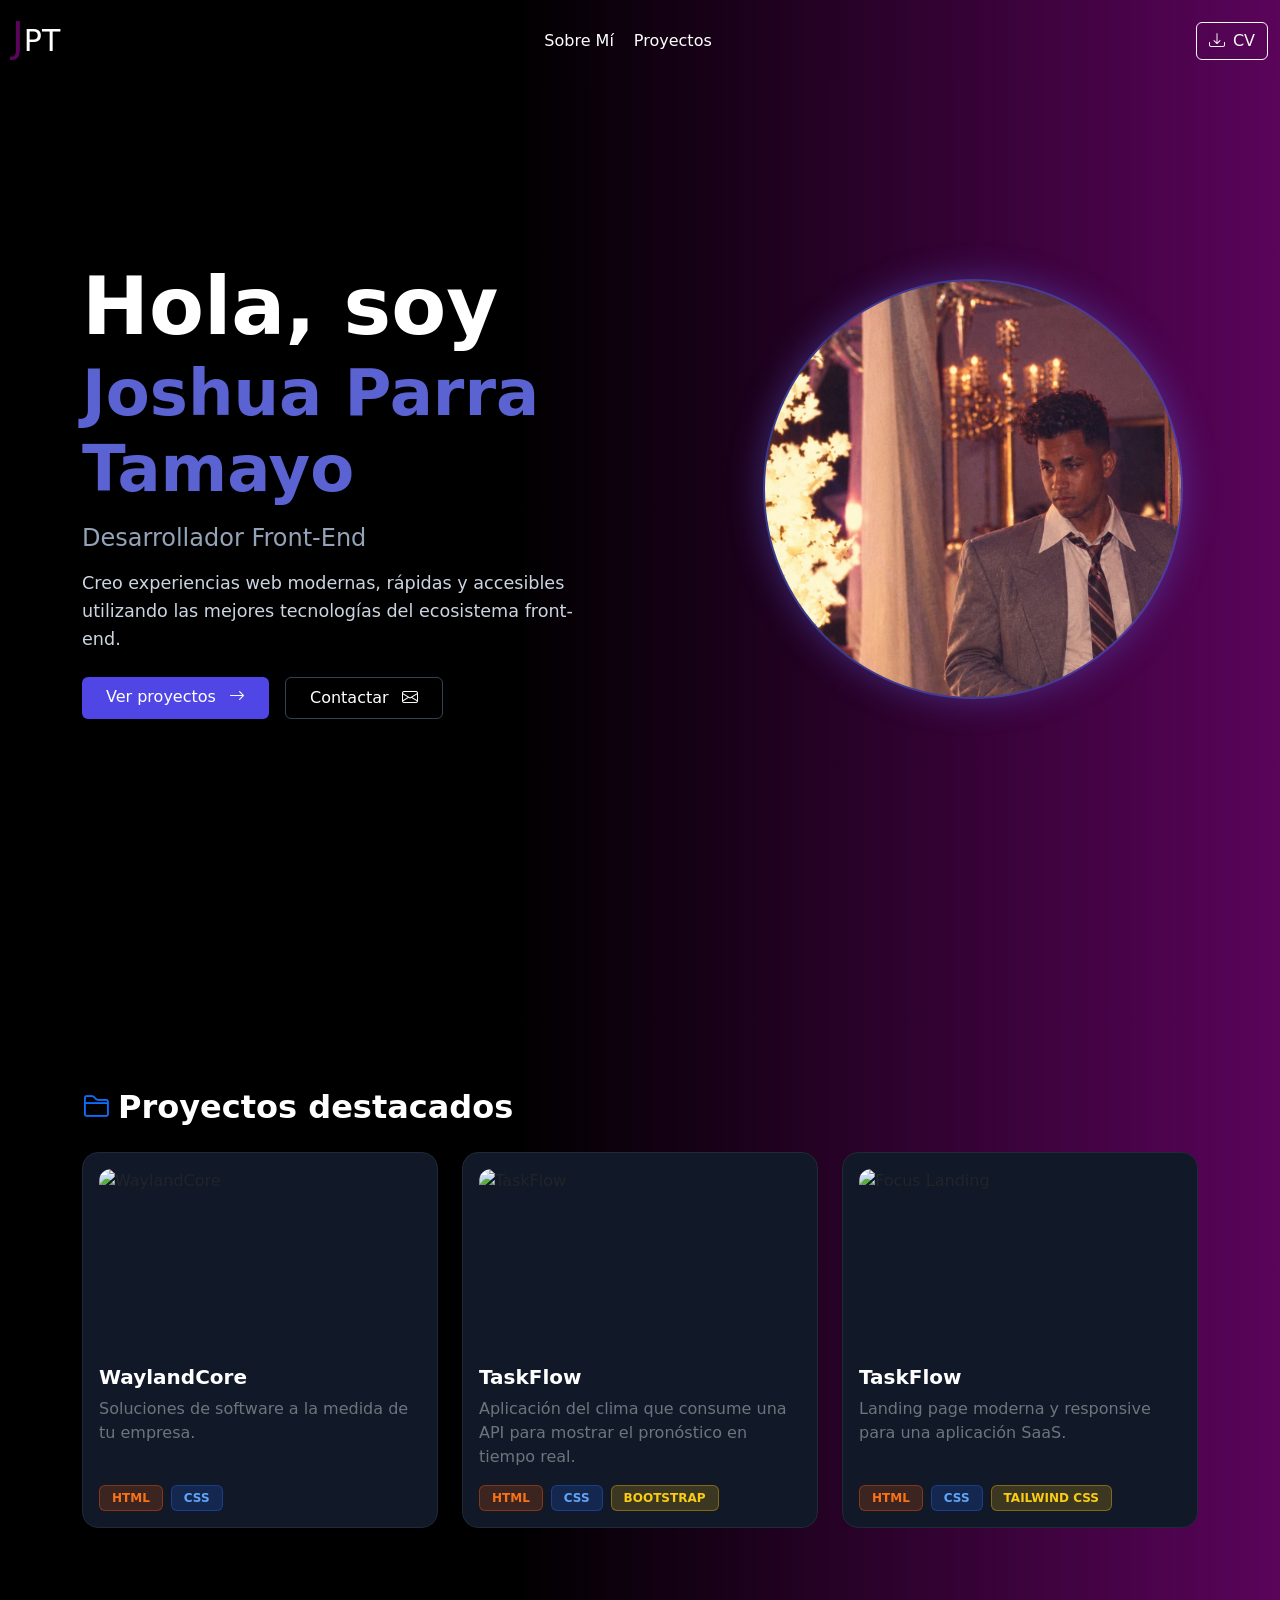
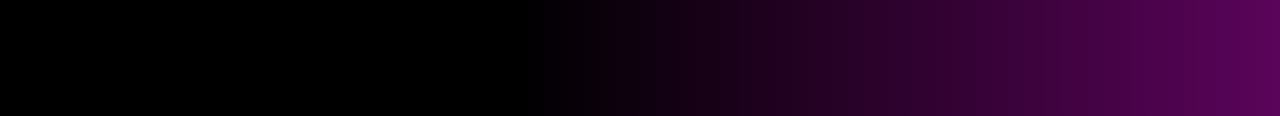
==== index.html @ 24567543 "Finalizacion de la primera parte de la actividad" ====
<!DOCTYPE html>
<html lang="es">

<head>
    <meta charset="UTF-8">
    <meta name="viewport" content="width=device-width, initial-scale=1.0">
    <title>PFF</title>
    <link href="https://cdn.jsdelivr.net/npm/bootstrap@5.3.8/dist/css/bootstrap.min.css" rel="stylesheet"
        integrity="sha384-sRIl4kxILFvY47J16cr9ZwB07vP4J8+LH7qKQnuqkuIAvNWLzeN8tE5YBujZqJLB" crossorigin="anonymous">
    <script src="https://cdn.jsdelivr.net/npm/bootstrap@5.3.8/dist/js/bootstrap.bundle.min.js"
        integrity="sha384-FKyoEForCGlyvwx9Hj09JcYn3nv7wiPVlz7YYwJrWVcXK/BmnVDxM+D2scQbITxI" crossorigin="anonymous"
        defer>
        </script>

    <link rel="stylesheet" href="https://cdn.jsdelivr.net/npm/bootstrap-icons@1.11.3/font/bootstrap-icons.min.css">
    <!-- Iconos Bootstrap -->
    <link rel="stylesheet" href="style.css">
</head>

<body>
    <!-- NAVBAR -->
    <nav class="navbar navbar-dark">
        <div class="container-fluid nav-custom-container">
            <a class="navbar-brand me-0" href="#">
                <h1>JPT</h1>
            </a>

            <ul class="navbar-nav text-center">
                <li class="nav-item">
                    <a class="nav-link active" href="#inicio">Sobre Mí</a>
                </li>
                <li class="nav-item">
                    <a class="nav-link active" href="#proyectos">Proyectos</a>
                </li>
            </ul>

            <div>
                <a href="AFF/Hvida/index.html" class="btn btn-outline-light">
                    <i class="bi bi-download me-2"></i>CV
                </a>
            </div>
        </div>
    </nav>
    <!-- FIN NAVBAR-->

    <!-- SECCION INICIO -->
    <section id="inicio" class="hero-section py-5">
        <div class="container">
            <div class="row align-items-center gy-4">

                <div class="col-lg-7 text-start">
                    <h2 class="hero-title fw-bold m-0">Hola, soy</h2>
                    <h1 class="hero-name fw-bold mb-3">Joshua Parra Tamayo</h1>
                    <h3 class="hero-subtitle text-secondary mb-3">Desarrollador Front-End</h3>
                    <p class="hero-text text-light-50 mb-4">
                        Creo experiencias web modernas, rápidas y accesibles utilizando las mejores tecnologías del
                        ecosistema front-end.
                    </p>

                    <div class="d-flex gap-3 flex-wrap">
                        <a href="#proyectos" class="btn btn-purple px-4 py-2">
                            Ver proyectos <i class="bi bi-arrow-right ms-2"></i>
                        </a>
                        <a href="#contacto" class="btn btn-outline-custom px-4 py-2">
                            Contactar <i class="bi bi-envelope ms-2"></i>
                        </a>
                    </div>
                </div>

                <div class="col-lg-5 d-flex justify-content-center">
                    <div class="profile-img-container">
                        <!-- Rutas corregidas a relativas -->
                        <img src="img/Foto.jpeg" alt="Joshua Parra Tamayo" class="profile-img">
                    </div>
                </div>

            </div>
        </div>
    </section>
    <!-- FIN SECCION INICIO -->

    <!-- SECCION PROYECTOS -->
    <section id="proyectos" class="py-5">
        <div class="container">
            <div class="d-flex align-items-center gap-2 mb-4">
                <i class="bi bi-folder2 fs-3 text-primary"></i>
                <h2 class="text-white fw-bold m-0">Proyectos destacados</h2>
            </div>

            <div class="row g-4">
                <!-- Proyecto 1 -->
                <div class="col-12 col-md-6 col-lg-4">
                    <div class="card project-card h-100 p-3">
                        <img src="img/proyecto1.jpg" class="card-img-top project-img" alt="WaylandCore">
                        <div class="card-body px-0 pb-0 d-flex flex-column justify-content-between">
                            <div>
                                <h5 class="card-title text-white fw-bold mb-2">
                                    <a href="AFF/Proyecto1/index.html" class="text-white text-decoration-none stretched-link">
                                        WaylandCore
                                    </a>
                                </h5>
                                <p class="card-text text-secondary fs-6">
                                    Soluciones de software a la medida de tu empresa.
                                </p>
                            </div>

                            <div class="d-flex gap-2 mt-3">
                                <span class="badge tech-badge bg-orange">HTML</span>
                                <span class="badge tech-badge bg-blue">CSS</span>
                            </div>
                        </div>
                    </div>
                </div>

                <!-- Proyecto 2 -->
                <div class="col-12 col-md-6 col-lg-4">
                    <div class="card project-card h-100 p-3">
                        <img src="img/proyecto2.jpg" class="card-img-top project-img" alt="TaskFlow">
                        <div class="card-body px-0 pb-0 d-flex flex-column justify-content-between">
                            <div>
                                <h5 class="card-title text-white fw-bold mb-2">
                                    <a href="AFF/Proyecto2/Actividad.html" class="text-white text-decoration-none stretched-link">
                                        TaskFlow
                                    </a>
                                </h5>
                                <p class="card-text text-secondary fs-6">
                                    Aplicación del clima que consume una API para mostrar el pronóstico en tiempo real.
                                </p>
                            </div>
                            
                            <div class="d-flex gap-2 mt-3">
                                <span class="badge tech-badge bg-orange">HTML</span>
                                <span class="badge tech-badge bg-blue">CSS</span>
                                <span class="badge tech-badge bg-yellow">BOOTSTRAP</span>
                            </div>
                        </div>
                    </div>
                </div>

                <!-- Proyecto 3 -->
                <div class="col-12 col-md-6 col-lg-4">
                    <div class="card project-card h-100 p-3">
                        <img src="img/proyecto3.jpg" class="card-img-top project-img" alt="Focus Landing">
                        <div class="card-body px-0 pb-0 d-flex flex-column justify-content-between">
                            <div>
                                <h5 class="card-title text-white fw-bold mb-2">
                                    <a href="https://tu-proyecto.com" target="_blank" class="text-white text-decoration-none stretched-link">
                                        TaskFlow
                                    </a>
                                </h5>
                                <p class="card-text text-secondary fs-6">
                                    Landing page moderna y responsive para una aplicación SaaS.
                                </p>
                            </div>
                            
                            <div class="d-flex gap-2 mt-3">
                                <span class="badge tech-badge bg-orange">HTML</span>
                                <span class="badge tech-badge bg-blue">CSS</span>
                                <span class="badge tech-badge bg-yellow">TAILWIND CSS</span>
                            </div>
                        </div>
                    </div>
                </div>
            </div>
        </div>
    </section>
    <!-- FIN SECCION PROYECTOS -->
</body>

</html>
---- style.css ----
html {
    scroll-behavior: smooth;
    /*Para que no haga scroll brusco*/
}

body {
    margin: 0;
    padding: 0;
    min-height: 100vh;
    box-sizing: border-box;
}

/* NAVBAR */

.nav-custom-container {
    display: flex;
    flex-direction: row;
    justify-content: space-between;
    align-items: center;
}

.nav-custom-container .navbar-nav {
    flex-direction: row;
    gap: 1.25rem;
}

/* Cambio a vertical para 540px o menos */
@media (min-width: 720px){
    .navbar{
        position: fixed;
        top: 0;
        width: 100%;
    }
}

@media (max-width: 540px) {
    .nav-custom-container {
        flex-direction: column;
        text-align: center;
        gap: 0.5rem;
    }

    .nav-custom-container .navbar-nav {
        flex-direction: column;
        gap: 0.25rem;
        margin: 0.75rem 0;
    }
}

/* Estilo */
.navbar {
    background: linear-gradient(to right, black 40%, rgb(90, 4, 90) 100%);
}

.navbar-brand h1 {
    color: white;
    font-size: 30px;
}

.navbar-brand h1::first-letter {
    color: rgb(90, 4, 90);
    font-size: 40px;
}

.navbar .nav-link.active {
    color: white;
}

.btn a{
    text-decoration: none;
    color: white;
    transition: all 0.3s ease;
}

.btn a:hover {
    color: black;
}

/* FIN NAVBAR */

/* SECCION INICIO*/
.hero-section {
    min-height: calc(100vh - 82px);
    display: flex;
    align-items: center;
    background: linear-gradient(to right, black 40%, rgb(90, 4, 90) 100%);
}

.hero-title {
    font-size: 5rem;
    color: #ffffff;
}

.hero-name {
    font-size: 4rem;
    color: #5b63d3;
    /* Color azul/morado resaltado */
}

.hero-subtitle {
    max-width: 500px;
    font-size: 1.5rem;
    color: #94a3b8 !important;
}

.hero-text {
    max-width: 500px;
    color: #cbd5e1;
    font-size: 1.1rem;
    line-height: 1.6;
}

/* Botones personalizados */
.btn-purple {
    background-color: #4f46e5;
    color: #ffffff;
    border: none;
    font-weight: 500;
}

.btn-purple:hover {
    background-color: #4338ca;
    color: #ffffff;
}

.btn-outline-custom {
    border: 1px solid #334155;
    color: #ffffff;
    background-color: transparent;
}

.btn-outline-custom:hover {
    background-color: #1e293b;
    color: #ffffff;
}

/* Foto de perfil circular con resplandor (Glow effect) */
.profile-img-container {
    width: 420px;
    height: 420px;
    border-radius: 50%;
    padding: 2px;
    background: radial-gradient(circle, rgba(99, 102, 241, 1) 0%, rgba(59, 130, 246, 0.3) 100%);
    box-shadow: 0 0 35px rgba(99, 102, 241, 0.4);
}

.profile-img {
    width: 100%;
    height: 100%;
    object-fit: cover;
    border-radius: 50%;
}

/* Ajuste responsivo para pantallas pequeñas */
@media (max-width: 991px) {
    .hero-section {
        text-align: center;
    }

    .hero-title{
        text-align: center;
    }

    .hero-name{
        text-align: center;
    }


    .hero-subtitle, .hero-text {
        margin-left: auto;
        margin-right: auto;
    }

    .d-flex.gap-3 {
        justify-content: center;
    }

    .profile-img-container {
        width: 250px;
        height: 250px;
    }
}

@media (max-width: 1200px) {
    .profile-img-container{
        width: 380px;
        height: 380px;
    }
}

@media (max-width: 576px) {
    .hero-title {
        font-size: 2.5rem; 
    }

    .hero-name {
        font-size: 2.8rem; 
    }

    .col-lg-7 {
        text-align: center !important; 
    }
}
/* FIN SECCION INICIO*/

/* SECCION PROYECTOS */
#proyectos {
    min-height: calc(100vh - 82px);
    display: flex;
    align-items: center;
    background: linear-gradient(to right, black 40%, rgb(90, 4, 90) 100%);
}

/* Tarjeta contenedora de proyectos */
.project-card {
    background-color: #111827;
    border: 1px solid #1f2937;
    border-radius: 16px;
    cursor: pointer;
    position: relative;
    transition: transform 0.3s ease, border-color 0.3s ease;
}

.project-card:hover {
    transform: translateY(-5px);
    border-color: #374151;
}

/* Imagen dentro de la tarjeta */
.project-img {
    border-radius: 12px;
    height: 180px;
    object-fit: cover;
}

/* Badges personalizados para las tecnologías */
.tech-badge {
    font-size: 0.75rem;
    padding: 6px 12px;
    border-radius: 6px;
    font-weight: 600;
}

.bg-orange {
    background-color: rgba(234, 88, 12, 0.2);
    color: #f97316;
    border: 1px solid rgba(234, 88, 12, 0.4);
}

.bg-blue {
    background-color: rgba(37, 99, 235, 0.2);
    color: #60a5fa;
    border: 1px solid rgba(37, 99, 235, 0.4);
}

.bg-yellow {
    background-color: rgba(234, 179, 8, 0.2);
    color: #facc15;
    border: 1px solid rgba(234, 179, 8, 0.4);
}

/* Compensación de espacio para Navbar Fijo */
@media (min-width: 720px) {
    body {
        padding-top: 80px;
    }
}

/* Ajuste fino de tipografía para dispositivos muy pequeños (360px a 480px) */
@media (max-width: 480px) {
    .hero-title {
        font-size: 2rem;
    }

    .hero-name {
        font-size: 2.2rem;
    }

    .profile-img-container {
        width: 200px;
        height: 200px;
    }
}
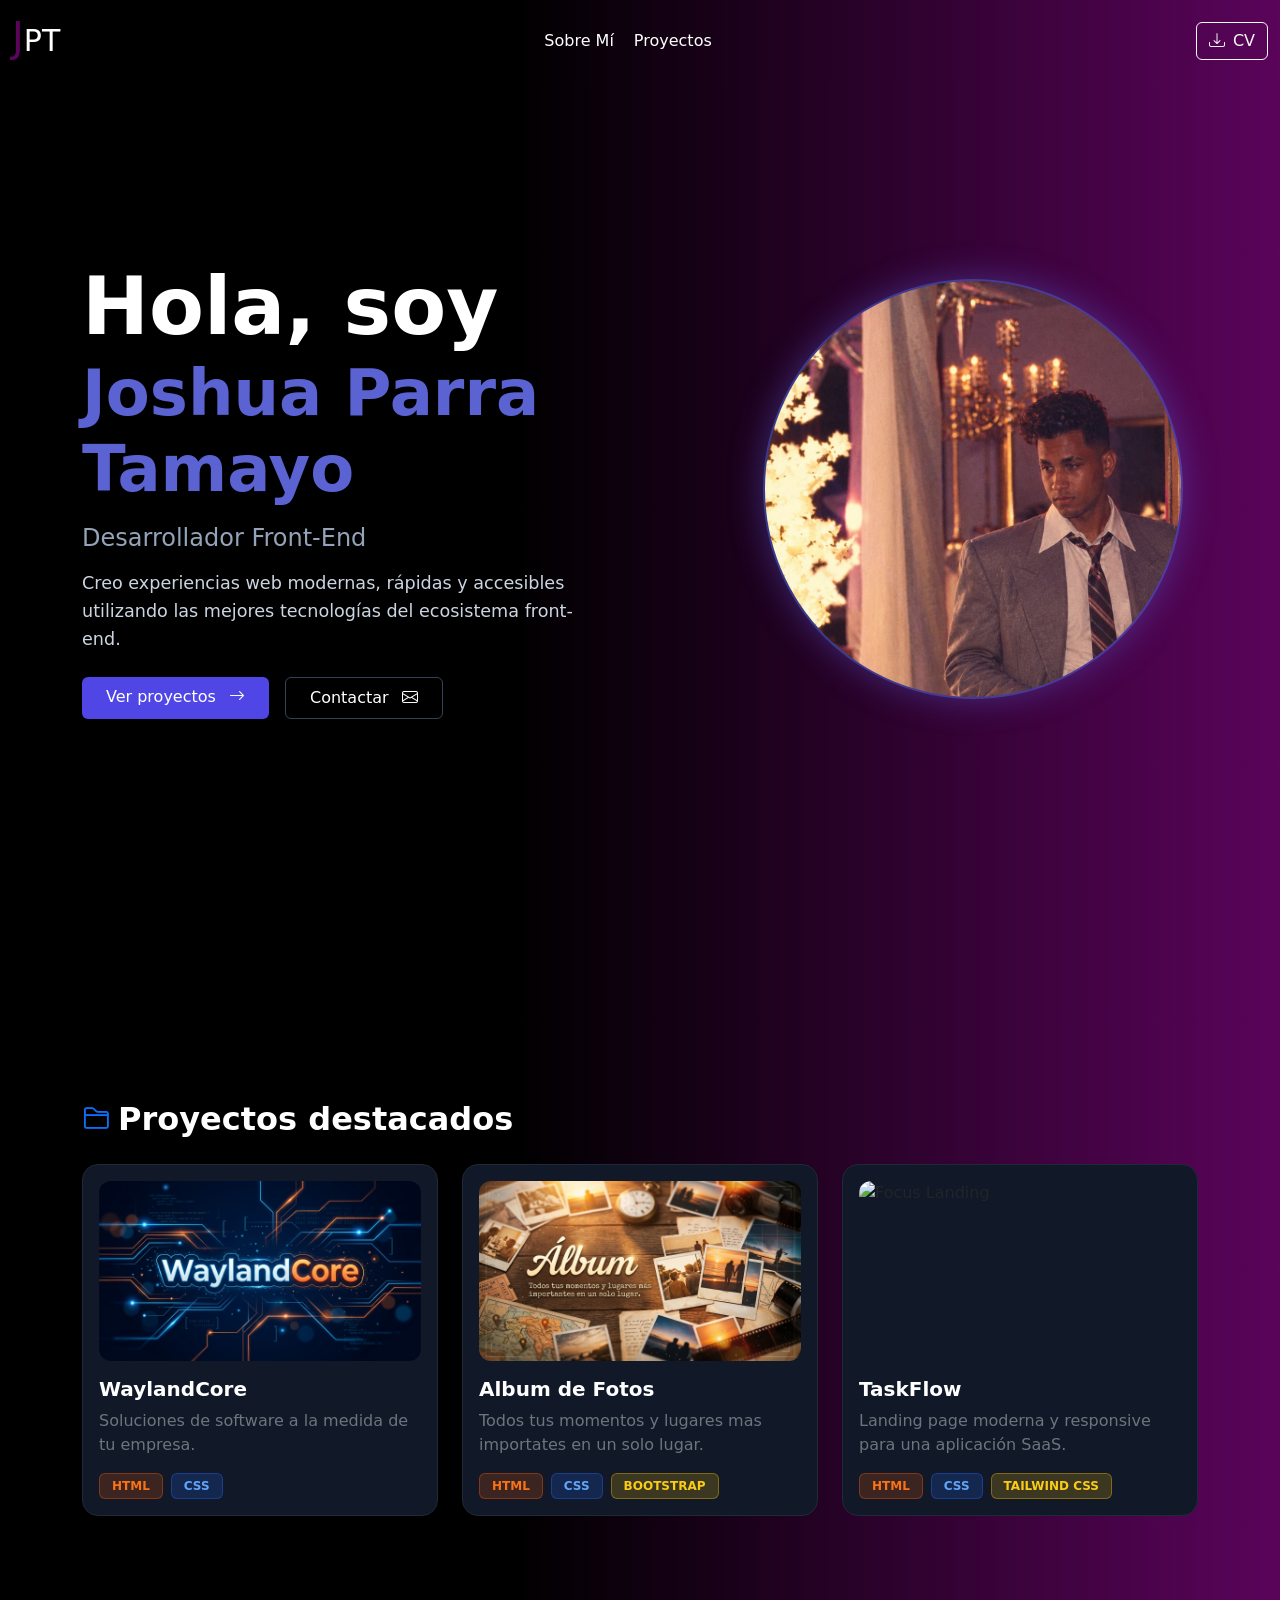
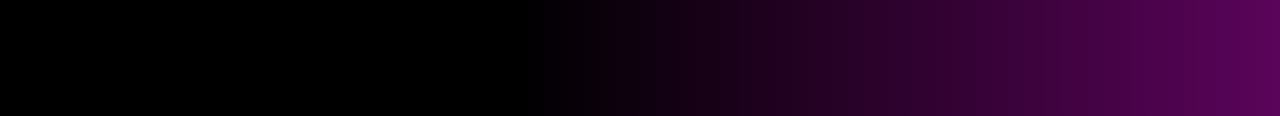
==== commit 51071734: "Cambios Necesarios" ====
--- a/index.html
+++ b/index.html
@@ -35,7 +35,7 @@
             </ul>
 
             <div>
-                <a href="AFF/Hvida/index.html" class="btn btn-outline-light">
+                <a href="/Hvida/index.html" class="btn btn-outline-light">
                     <i class="bi bi-download me-2"></i>CV
                 </a>
             </div>
@@ -91,11 +91,11 @@
                 <!-- Proyecto 1 -->
                 <div class="col-12 col-md-6 col-lg-4">
                     <div class="card project-card h-100 p-3">
-                        <img src="img/proyecto1.jpg" class="card-img-top project-img" alt="WaylandCore">
+                        <img src="img/WaylandCore.jpeg" class="card-img-top project-img" alt="WaylandCore">
                         <div class="card-body px-0 pb-0 d-flex flex-column justify-content-between">
                             <div>
                                 <h5 class="card-title text-white fw-bold mb-2">
-                                    <a href="AFF/Proyecto1/index.html" class="text-white text-decoration-none stretched-link">
+                                    <a href="Proyecto1/index.html" class="text-white text-decoration-none stretched-link">
                                         WaylandCore
                                     </a>
                                 </h5>
@@ -115,16 +115,16 @@
                 <!-- Proyecto 2 -->
                 <div class="col-12 col-md-6 col-lg-4">
                     <div class="card project-card h-100 p-3">
-                        <img src="img/proyecto2.jpg" class="card-img-top project-img" alt="TaskFlow">
+                        <img src="img/Album.jpeg" class="card-img-top project-img" alt="TaskFlow">
                         <div class="card-body px-0 pb-0 d-flex flex-column justify-content-between">
                             <div>
                                 <h5 class="card-title text-white fw-bold mb-2">
-                                    <a href="AFF/Proyecto2/Actividad.html" class="text-white text-decoration-none stretched-link">
-                                        TaskFlow
+                                    <a href="Proyecto2/index.html" class="text-white text-decoration-none stretched-link">
+                                        Album de Fotos
                                     </a>
                                 </h5>
                                 <p class="card-text text-secondary fs-6">
-                                    Aplicación del clima que consume una API para mostrar el pronóstico en tiempo real.
+                                    Todos tus momentos y lugares mas importates en un solo lugar.
                                 </p>
                             </div>
                             
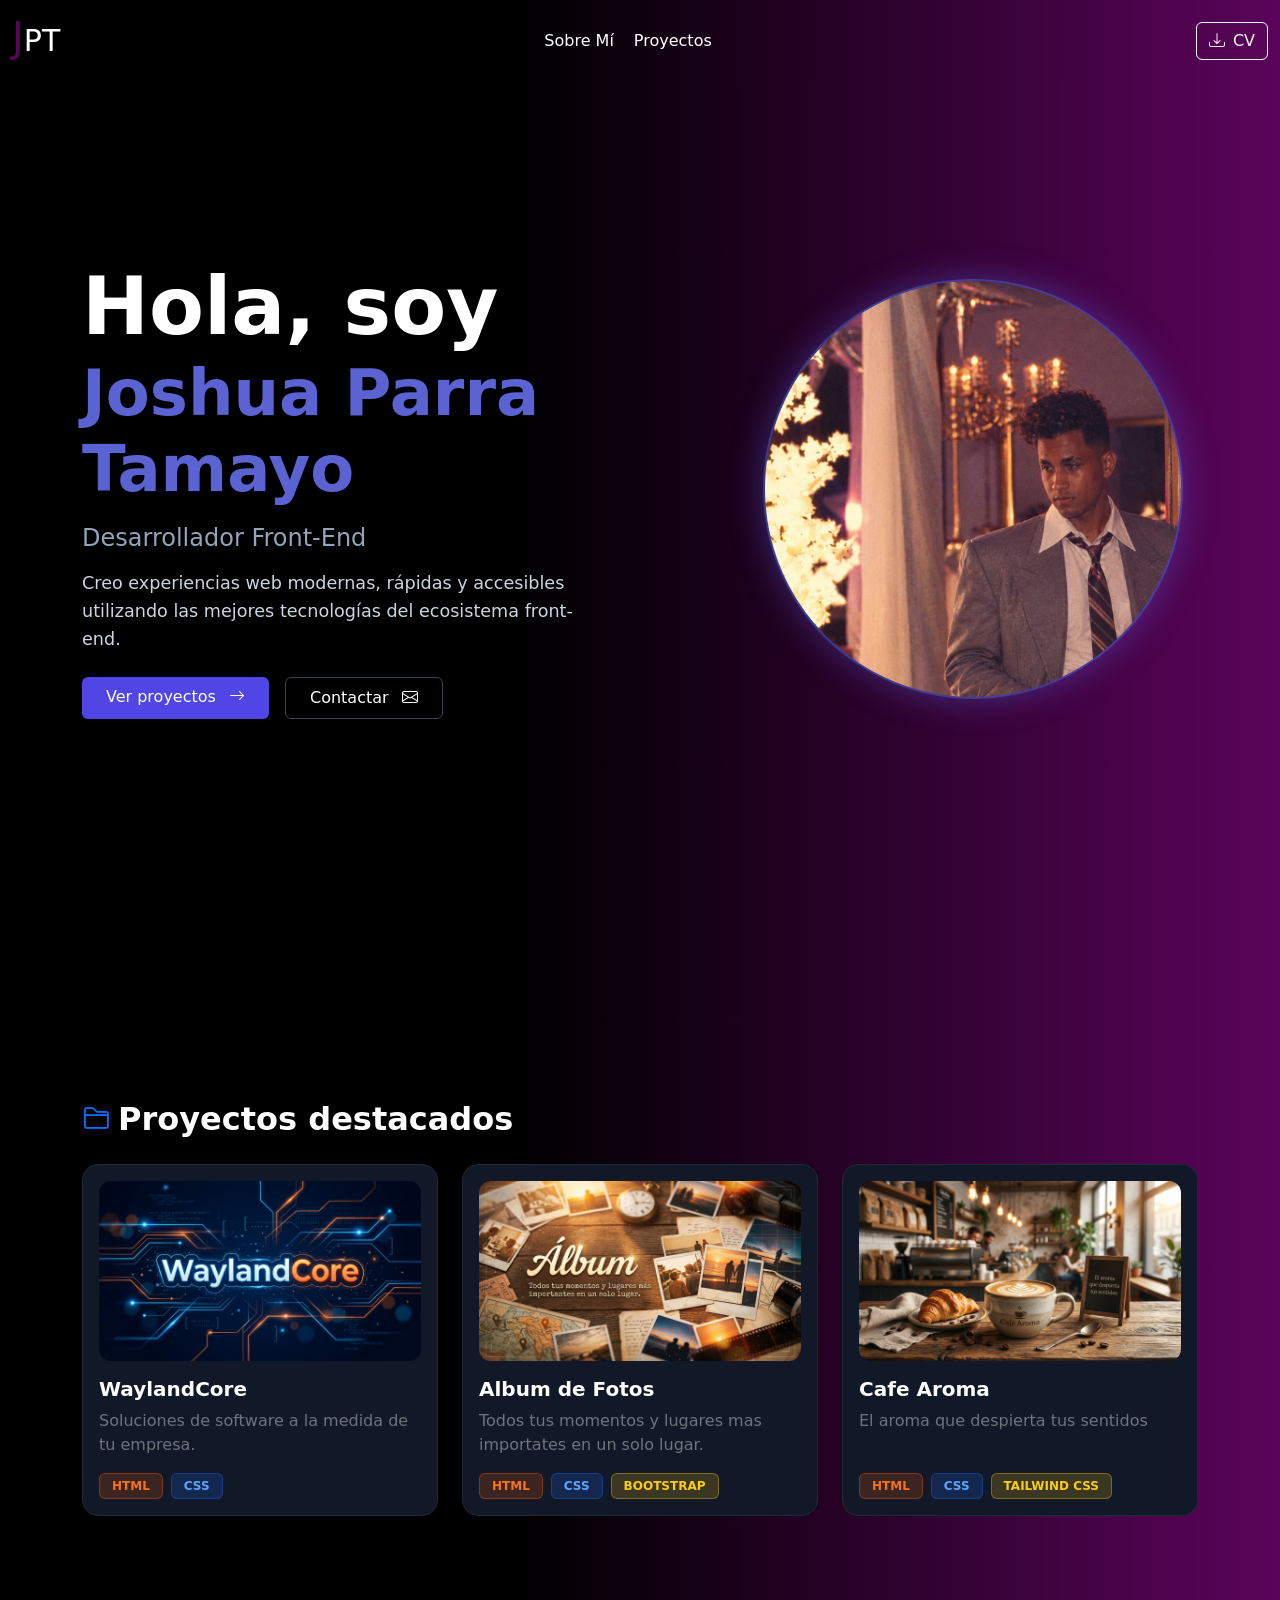
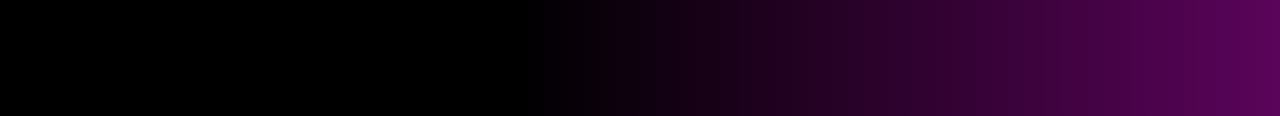
==== commit 022b928b: "3 proyecto" ====
--- a/index.html
+++ b/index.html
@@ -35,7 +35,7 @@
             </ul>
 
             <div>
-                <a href="/Hvida/index.html" class="btn btn-outline-light">
+                <a href="Hvida/index.html" class="btn btn-outline-light">
                     <i class="bi bi-download me-2"></i>CV
                 </a>
             </div>
@@ -140,16 +140,16 @@
                 <!-- Proyecto 3 -->
                 <div class="col-12 col-md-6 col-lg-4">
                     <div class="card project-card h-100 p-3">
-                        <img src="img/proyecto3.jpg" class="card-img-top project-img" alt="Focus Landing">
+                        <img src="/img/cafeAroma.jpg" class="card-img-top project-img" alt="Focus Landing">
                         <div class="card-body px-0 pb-0 d-flex flex-column justify-content-between">
                             <div>
                                 <h5 class="card-title text-white fw-bold mb-2">
-                                    <a href="https://tu-proyecto.com" target="_blank" class="text-white text-decoration-none stretched-link">
-                                        TaskFlow
+                                    <a href="/Proyecto3/index.html" target="_blank" class="text-white text-decoration-none stretched-link">
+                                        Cafe Aroma
                                     </a>
                                 </h5>
                                 <p class="card-text text-secondary fs-6">
-                                    Landing page moderna y responsive para una aplicación SaaS.
+                                    El aroma que despierta tus sentidos
                                 </p>
                             </div>
                             
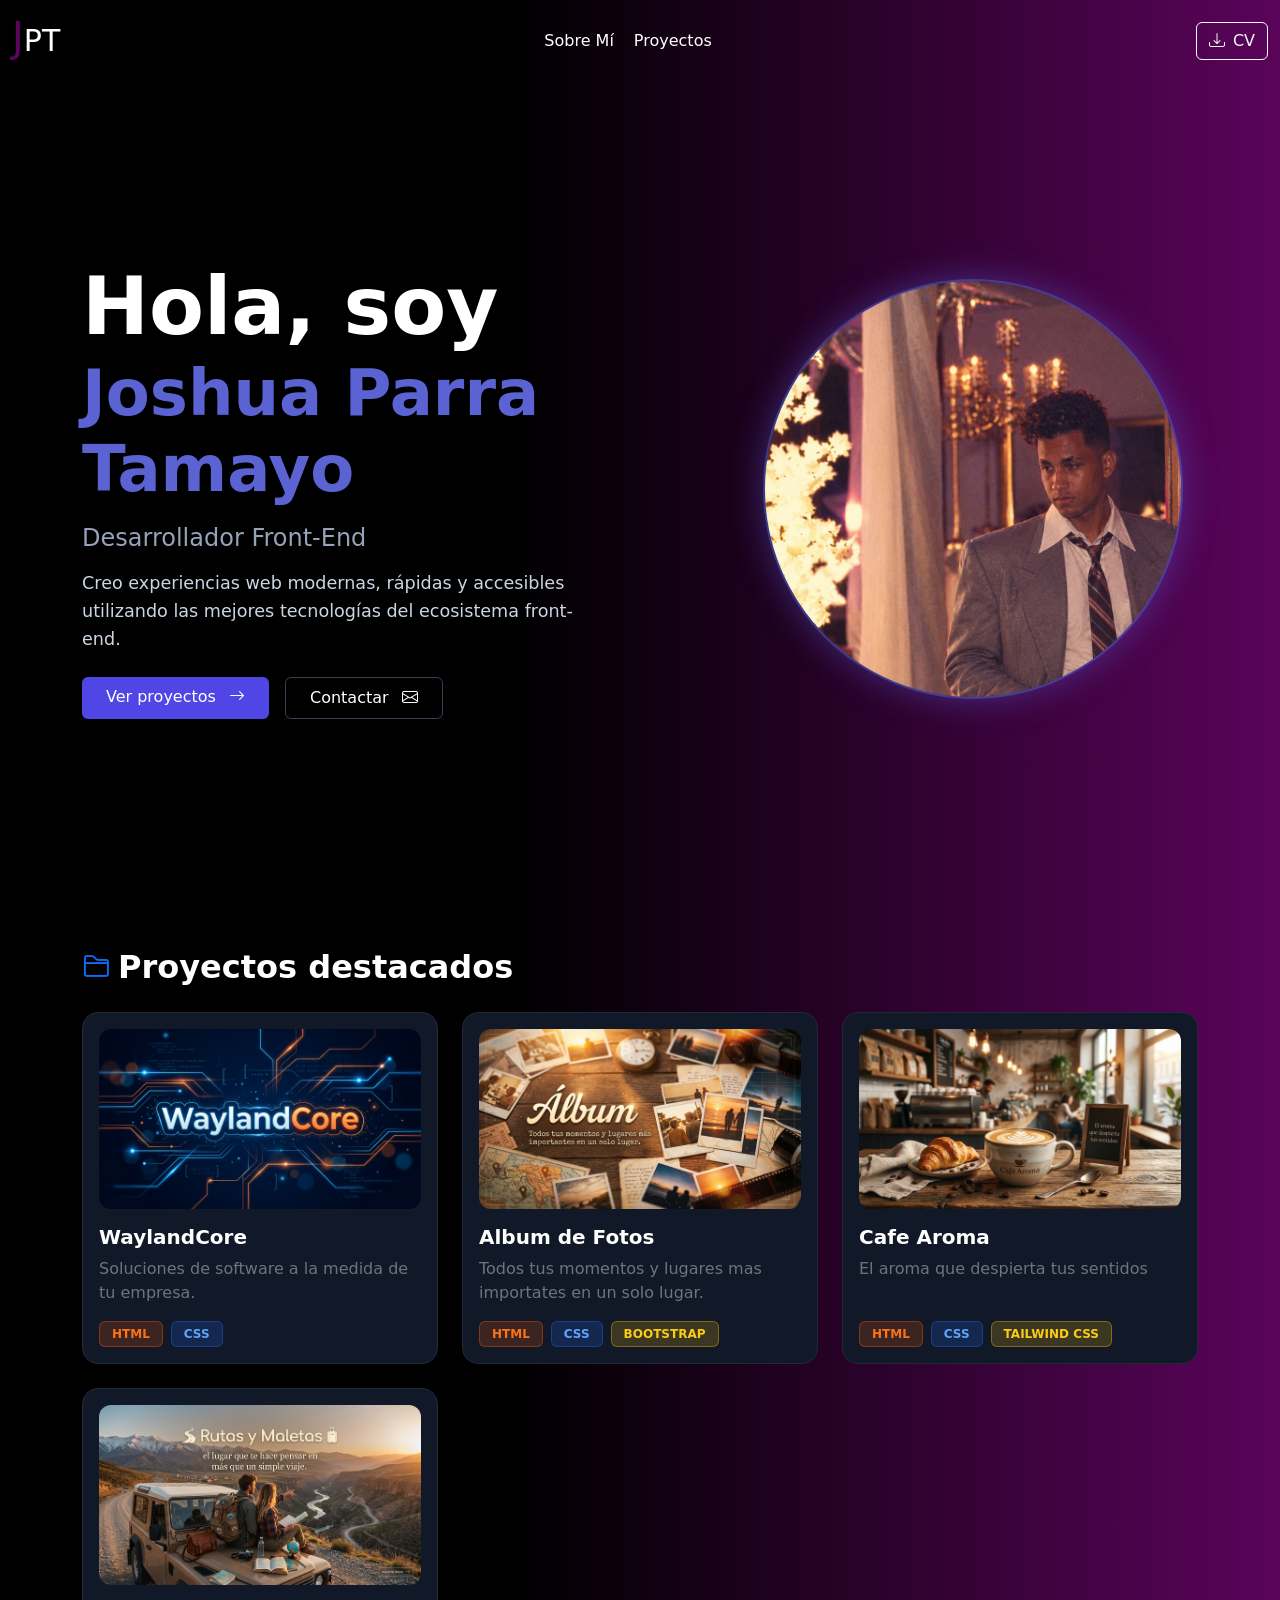
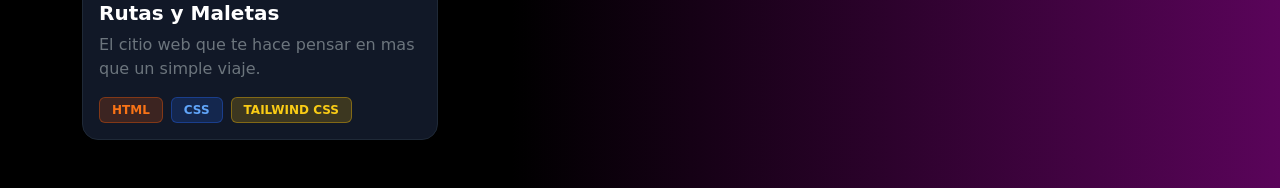
==== commit 770b8c6b: "Ajustes al proyecto 3 y desarrollo del proyecto 4" ====
--- a/index.html
+++ b/index.html
@@ -140,16 +140,41 @@
                 <!-- Proyecto 3 -->
                 <div class="col-12 col-md-6 col-lg-4">
                     <div class="card project-card h-100 p-3">
-                        <img src="/img/cafeAroma.jpg" class="card-img-top project-img" alt="Focus Landing">
+                        <img src="img/cafeAroma.jpg" class="card-img-top project-img" alt="Focus Landing">
                         <div class="card-body px-0 pb-0 d-flex flex-column justify-content-between">
                             <div>
                                 <h5 class="card-title text-white fw-bold mb-2">
-                                    <a href="/Proyecto3/index.html" target="_blank" class="text-white text-decoration-none stretched-link">
+                                    <a href="Proyecto3/index.html" target="_blank" class="text-white text-decoration-none stretched-link">
                                         Cafe Aroma
                                     </a>
                                 </h5>
                                 <p class="card-text text-secondary fs-6">
                                     El aroma que despierta tus sentidos
+                                </p>
+                            </div>
+                            
+                            <div class="d-flex gap-2 mt-3">
+                                <span class="badge tech-badge bg-orange">HTML</span>
+                                <span class="badge tech-badge bg-blue">CSS</span>
+                                <span class="badge tech-badge bg-yellow">TAILWIND CSS</span>
+                            </div>
+                        </div>
+                    </div>
+                </div>
+
+                <!-- Proyecto 4 -->
+                <div class="col-12 col-md-6 col-lg-4">
+                    <div class="card project-card h-100 p-3">
+                        <img src="img/rutasymaletas.jpeg" class="card-img-top project-img" alt="Focus Landing">
+                        <div class="card-body px-0 pb-0 d-flex flex-column justify-content-between">
+                            <div>
+                                <h5 class="card-title text-white fw-bold mb-2">
+                                    <a href="Proyecto4/index.html" target="_blank" class="text-white text-decoration-none stretched-link">
+                                        Rutas y Maletas
+                                    </a>
+                                </h5>
+                                <p class="card-text text-secondary fs-6">
+                                    El citio web que te hace pensar en mas que un simple viaje.
                                 </p>
                             </div>
                             
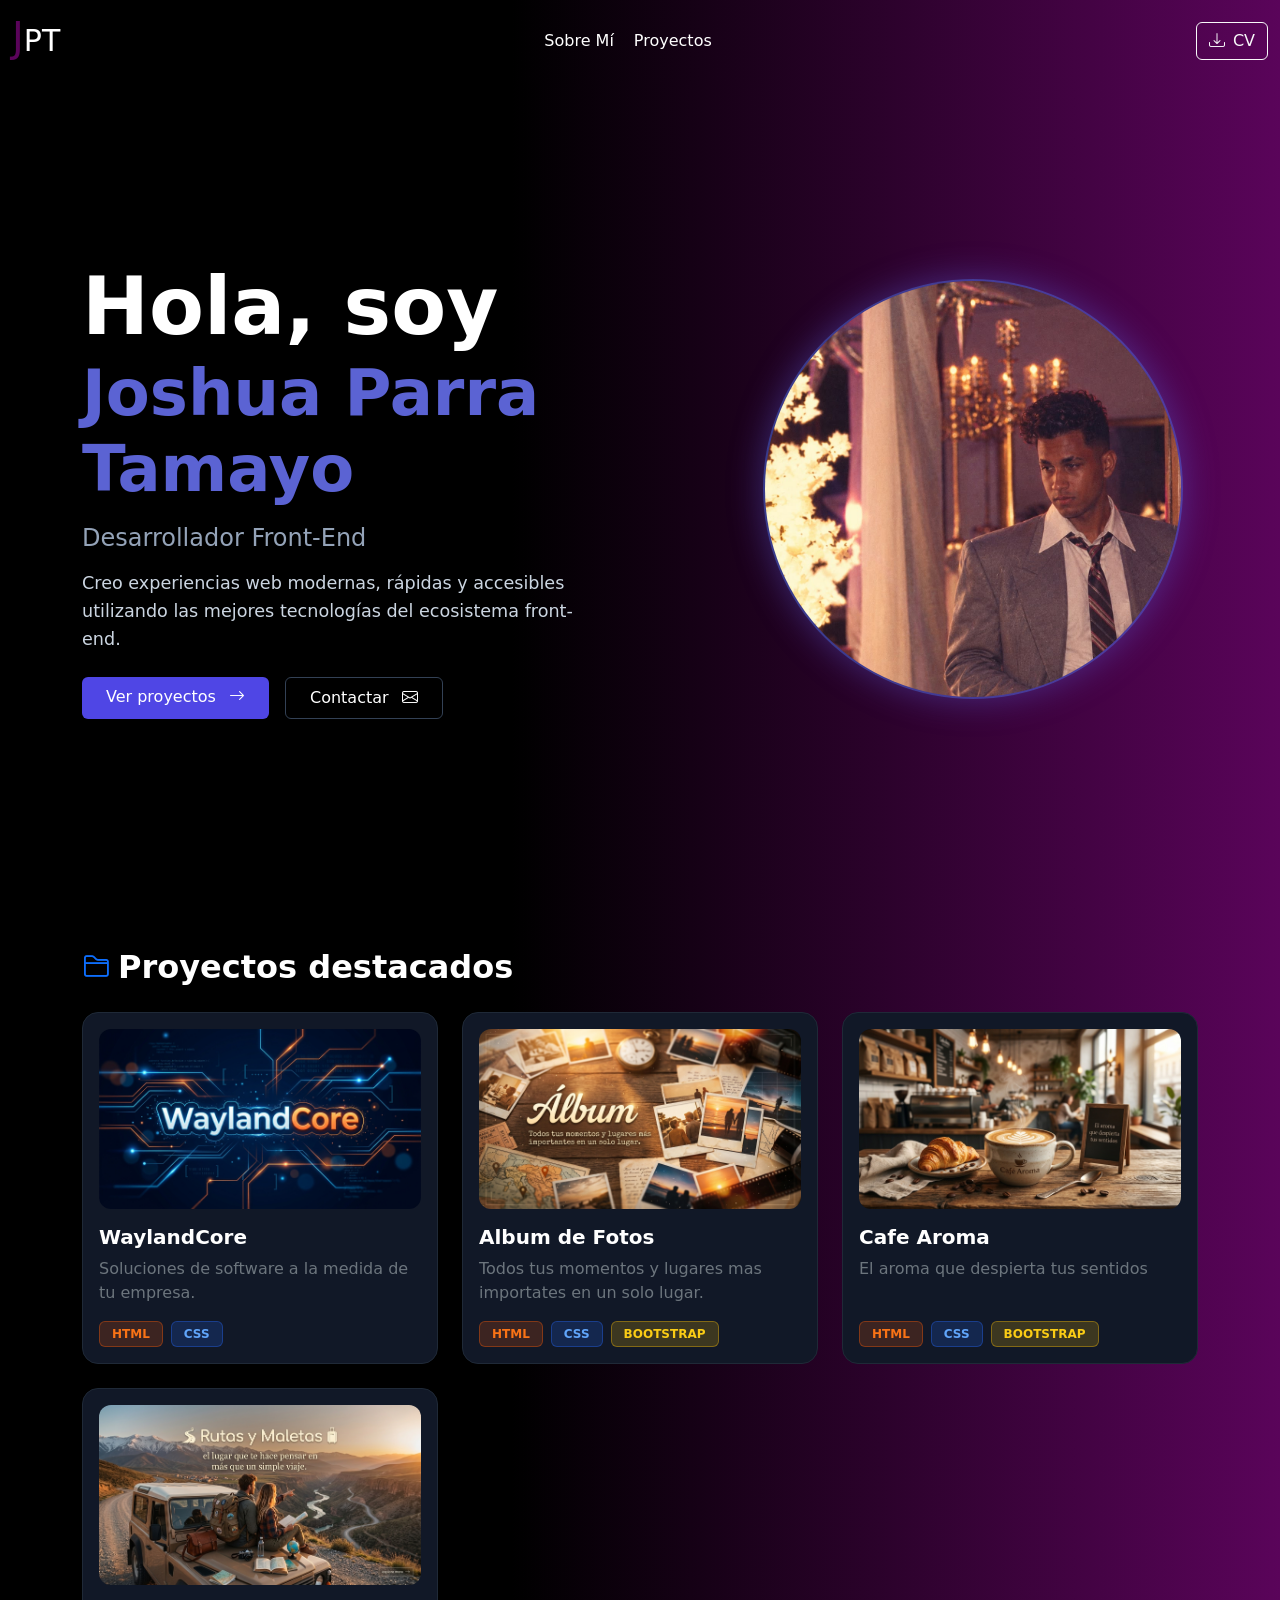
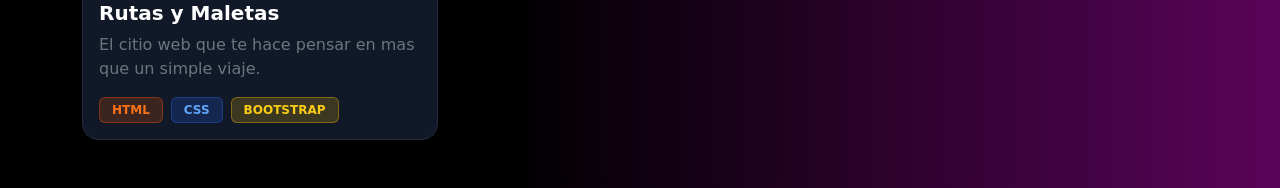
==== commit 134784b0: "Pequeño ajuste en el portafolio" ====
--- a/index.html
+++ b/index.html
@@ -156,7 +156,7 @@
                             <div class="d-flex gap-2 mt-3">
                                 <span class="badge tech-badge bg-orange">HTML</span>
                                 <span class="badge tech-badge bg-blue">CSS</span>
-                                <span class="badge tech-badge bg-yellow">TAILWIND CSS</span>
+                                <span class="badge tech-badge bg-yellow">BOOTSTRAP</span>
                             </div>
                         </div>
                     </div>
@@ -181,7 +181,7 @@
                             <div class="d-flex gap-2 mt-3">
                                 <span class="badge tech-badge bg-orange">HTML</span>
                                 <span class="badge tech-badge bg-blue">CSS</span>
-                                <span class="badge tech-badge bg-yellow">TAILWIND CSS</span>
+                                <span class="badge tech-badge bg-yellow">BOOTSTRAP</span>
                             </div>
                         </div>
                     </div>
